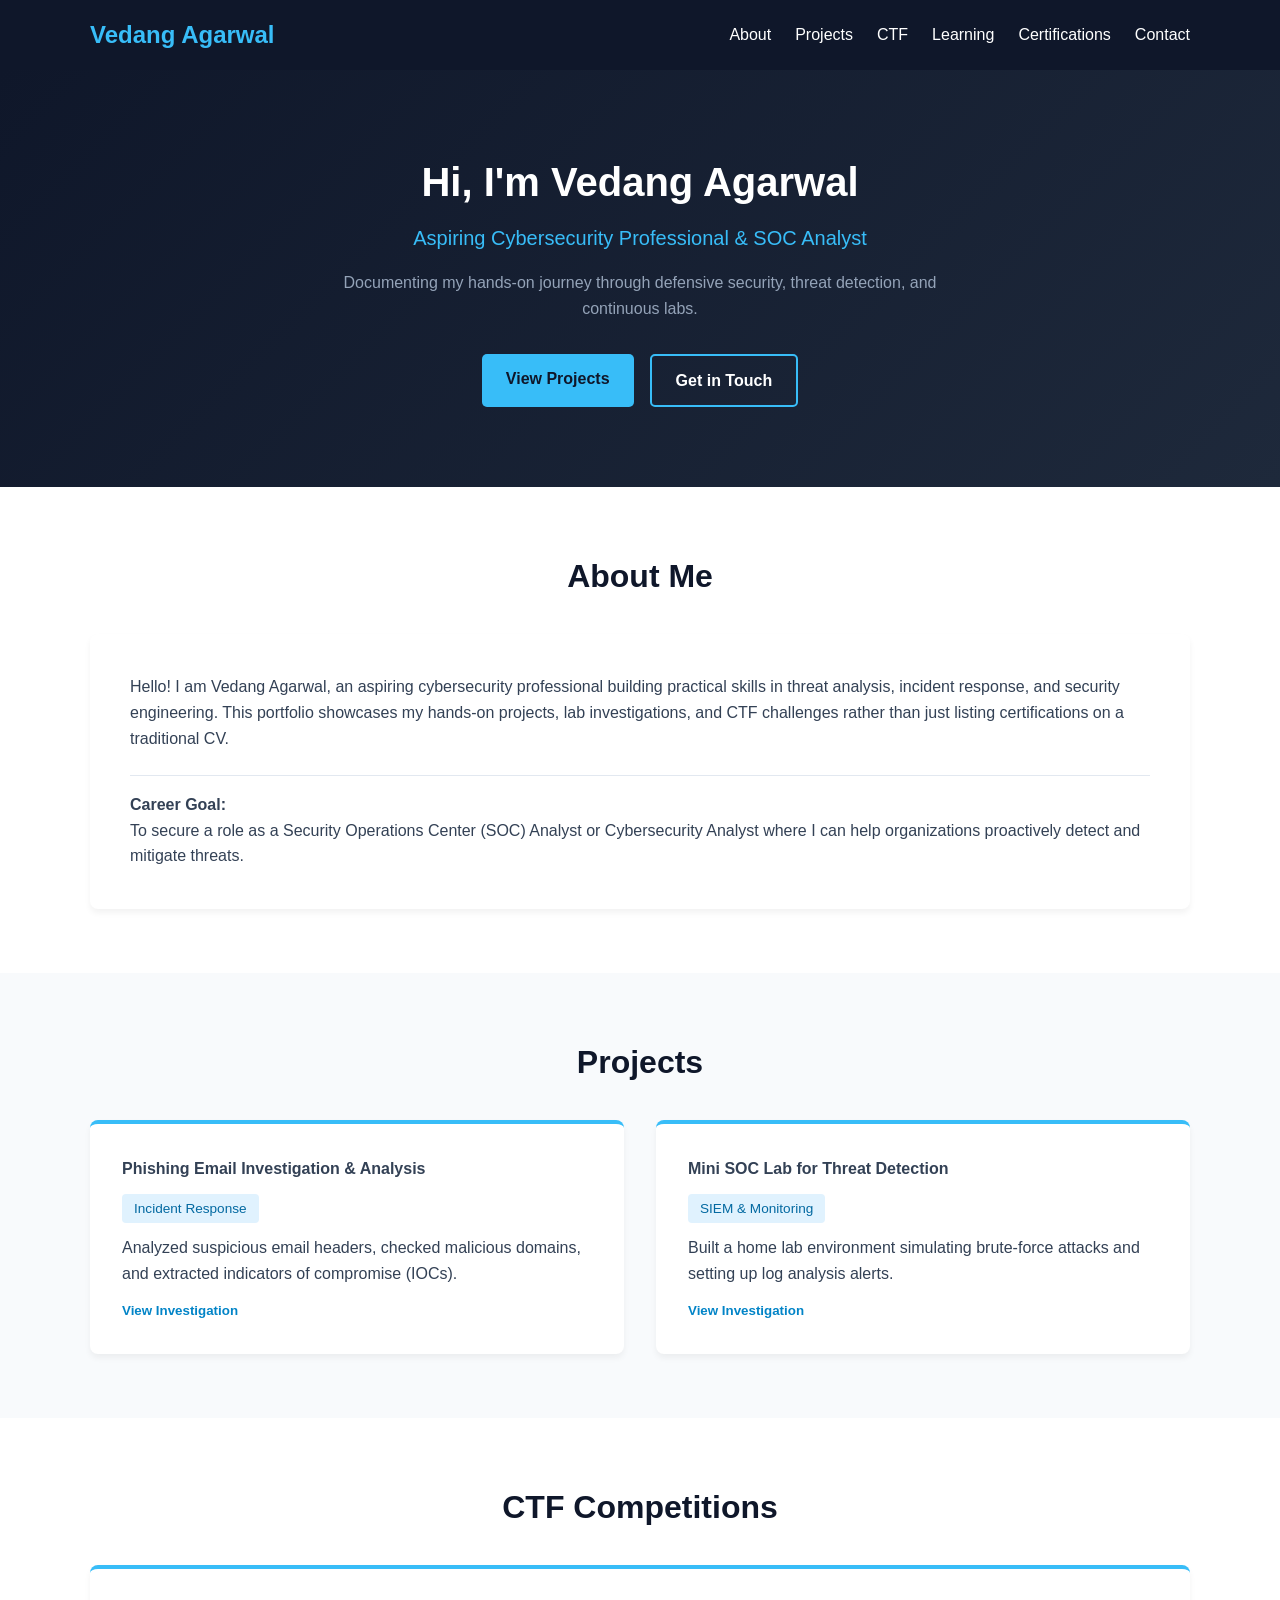
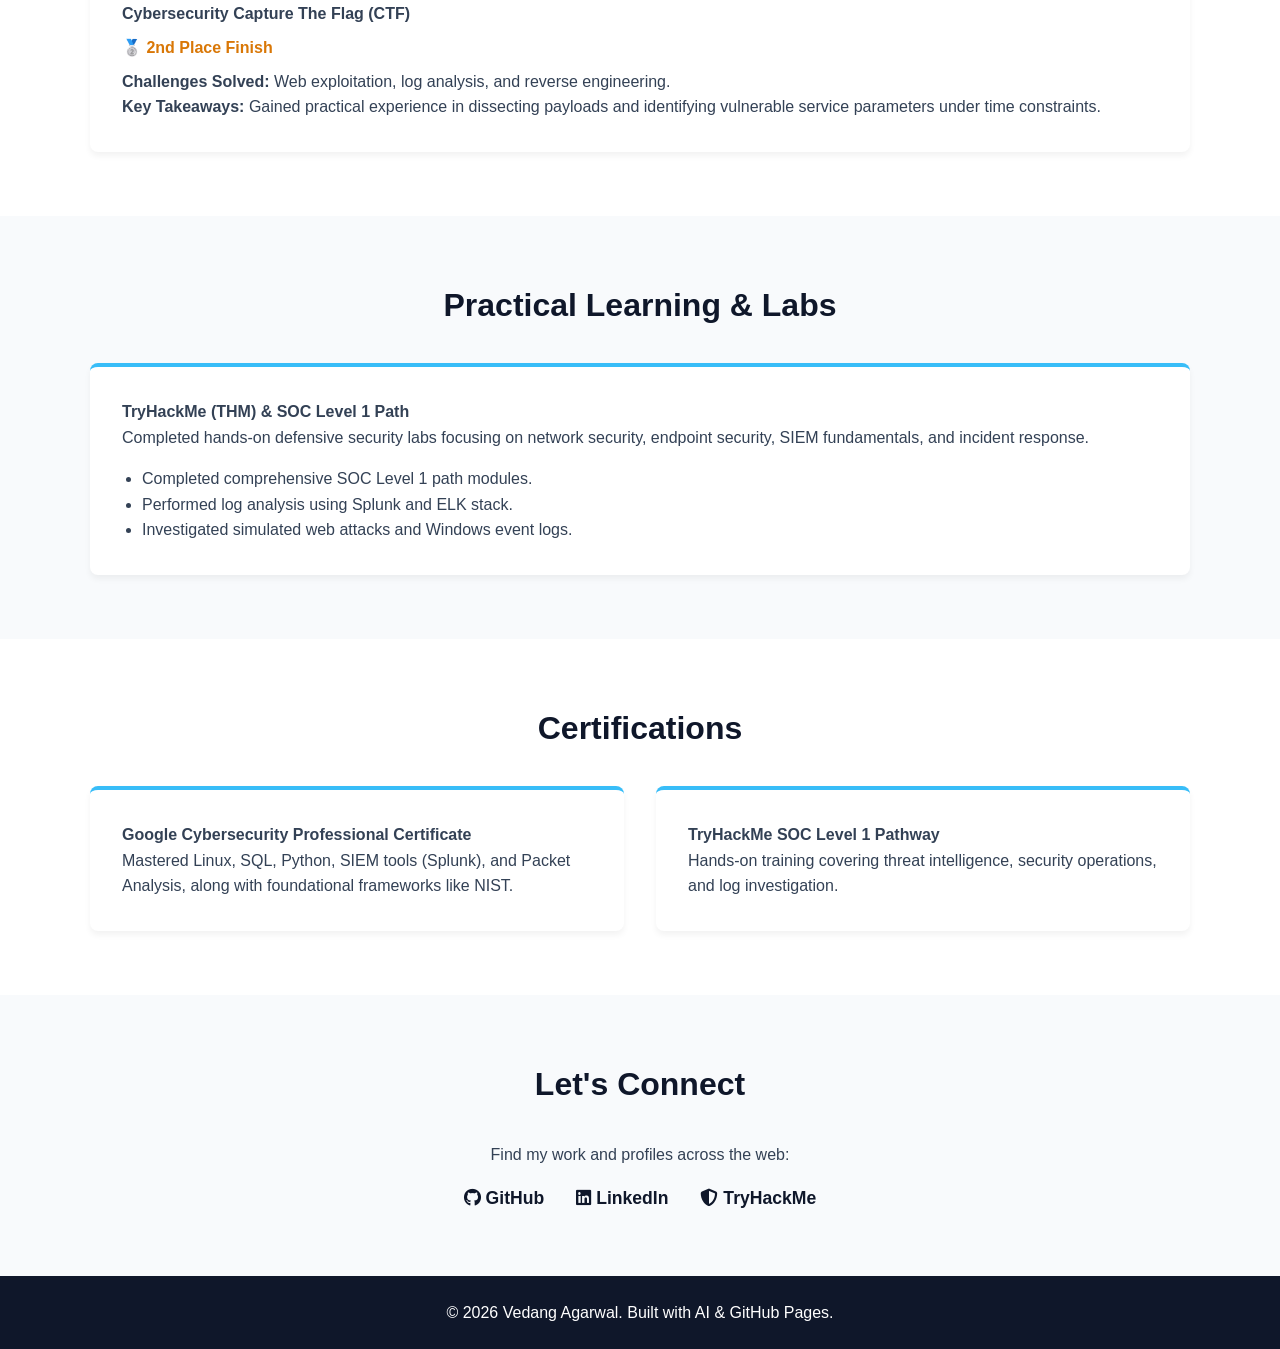
==== index.html @ 63cf935c "Add files via upload" ====
<!DOCTYPE html>
<html lang="en">
<head>
    <meta charset="UTF-8">
    <meta name="viewport" content="width=device-width, initial-scale=1.0">
    <title>Vedang Agarwal | Cybersecurity Portfolio</title>
    <link rel="stylesheet" href="style.css">
    <link rel="stylesheet" href="https://cdnjs.cloudflare.com/ajax/libs/font-awesome/6.4.0/css/all.min.css">
</head>
<body>
    <!-- Header / Navigation -->
    <header>
        <div class="container nav-container">
            <h1 class="logo">Vedang Agarwal</h1>
            <nav>
                <ul>
                    <li><a href="#about">About</a></li>
                    <li><a href="#projects">Projects</a></li>
                    <li><a href="#ctf">CTF</a></li>
                    <li><a href="#learning">Learning</a></li>
                    <li><a href="#certifications">Certifications</a></li>
                    <li><a href="#contact">Contact</a></li>
                </ul>
            </nav>
        </div>
    </header>

    <!-- Hero Section -->
    <section class="hero">
        <div class="container hero-content">
            <h2>Hi, I'm Vedang Agarwal</h2>
            <p class="headline">Aspiring Cybersecurity Professional & SOC Analyst</p>
            <p class="bio-summary">Documenting my hands-on journey through defensive security, threat detection, and continuous labs.</p>
            <div class="hero-buttons">
                <a href="#projects" class="btn primary-btn">View Projects</a>
                <a href="#contact" class="btn secondary-btn">Get in Touch</a>
            </div>
        </div>
    </section>

    <!-- About Me Section -->
    <section id="about" class="section">
        <div class="container">
            <h3 class="section-title">About Me</h3>
            <div class="about-card">
                <p>Hello! I am Vedang Agarwal, an aspiring cybersecurity professional building practical skills in threat analysis, incident response, and security engineering. This portfolio showcases my hands-on projects, lab investigations, and CTF challenges rather than just listing certifications on a traditional CV.</p>
                <div class="career-goal">
                    <h4><strong>Career Goal:</strong></h4>
                    <p>To secure a role as a Security Operations Center (SOC) Analyst or Cybersecurity Analyst where I can help organizations proactively detect and mitigate threats.</p>
                </div>
            </div>
        </div>
    </section>

    <!-- Projects Section -->
    <section id="projects" class="section bg-light">
        <div class="container">
            <h3 class="section-title">Projects</h3>
            <div class="grid">
                <!-- Project 1 -->
                <div class="card">
                    <h4>Phishing Email Investigation & Analysis</h4>
                    <p class="project-tag">Incident Response</p>
                    <p>Analyzed suspicious email headers, checked malicious domains, and extracted indicators of compromise (IOCs).</p>
                    <button class="btn-details" onclick="openModal('modal-phishing')">View Investigation</button>
                </div>
                <!-- Project 2 -->
                <div class="card">
                    <h4>Mini SOC Lab for Threat Detection</h4>
                    <p class="project-tag">SIEM & Monitoring</p>
                    <p>Built a home lab environment simulating brute-force attacks and setting up log analysis alerts.</p>
                    <button class="btn-details" onclick="openModal('modal-soc')">View Investigation</button>
                </div>
            </div>
        </div>
    </section>

    <!-- CTF Section -->
    <section id="ctf" class="section">
        <div class="container">
            <h3 class="section-title">CTF Competitions</h3>
            <div class="card">
                <h4>Cybersecurity Capture The Flag (CTF)</h4>
                <p class="badge-place">🥈 2nd Place Finish</p>
                <p><strong>Challenges Solved:</strong> Web exploitation, log analysis, and reverse engineering.</p>
                <p><strong>Key Takeaways:</strong> Gained practical experience in dissecting payloads and identifying vulnerable service parameters under time constraints.</p>
            </div>
        </div>
    </section>

    <!-- Practical Learning Section -->
    <section id="learning" class="section bg-light">
        <div class="container">
            <h3 class="section-title">Practical Learning & Labs</h3>
            <div class="card">
                <h4>TryHackMe (THM) & SOC Level 1 Path</h4>
                <p>Completed hands-on defensive security labs focusing on network security, endpoint security, SIEM fundamentals, and incident response.</p>
                <ul class="learning-list">
                    <li>Completed comprehensive SOC Level 1 path modules.</li>
                    <li>Performed log analysis using Splunk and ELK stack.</li>
                    <li>Investigated simulated web attacks and Windows event logs.</li>
                </ul>
            </div>
        </div>
    </section>

    <!-- Certifications Section -->
    <section id="certifications" class="section">
        <div class="container">
            <h3 class="section-title">Certifications</h3>
            <div class="grid">
                <div class="card cert-card">
                    <h4>Google Cybersecurity Professional Certificate</h4>
                    <p>Mastered Linux, SQL, Python, SIEM tools (Splunk), and Packet Analysis, along with foundational frameworks like NIST.</p>
                </div>
                <div class="card cert-card">
                    <h4>TryHackMe SOC Level 1 Pathway</h4>
                    <p>Hands-on training covering threat intelligence, security operations, and log investigation.</p>
                </div>
            </div>
        </div>
    </section>

    <!-- Contact / Links Section -->
    <section id="contact" class="section bg-light">
        <div class="container text-center">
            <h3 class="section-title">Let's Connect</h3>
            <p>Find my work and profiles across the web:</p>
            <div class="social-links">
                <a href="https://github.com" target="_blank"><i class="fab fa-github"></i> GitHub</a>
                <a href="https://linkedin.com" target="_blank"><i class="fab fa-linkedin"></i> LinkedIn</a>
                <a href="https://tryhackme.com" target="_blank"><i class="fas fa-shield-alt"></i> TryHackMe</a>
            </div>
        </div>
    </section>

    <!-- Footer -->
    <footer>
        <div class="container text-center">
            <p>&copy; 2026 Vedang Agarwal. Built with AI & GitHub Pages.</p>
        </div>
    </footer>

    <!-- Modals for Projects -->
    <div id="modal-phishing" class="modal">
        <div class="modal-content">
            <span class="close" onclick="closeModal('modal-phishing')">&times;</span>
            <h3>Phishing Email Investigation & Analysis</h3>
            <p><strong>Why I Built It:</strong> To understand how threat actors deliver malware and credential-harvesting links via email vectors.</p>
            <p><strong>Objective:</strong> Parse email headers, uncover originating IP addresses, and evaluate attachment safety.</p>
            <p><strong>Tools Used:</strong> Message Header Analyzer, VirusTotal, CyberChef.</p>
            <p><strong>What I Did:</strong> Extracted raw headers, traced SMTP hops, checked sender reputation, and isolated embedded URLs.</p>
            <p><strong>Outcome:</strong> Successfully created an Incident Report mapping out indicators of compromise (IOCs) for security hardening.</p>
        </div>
    </div>

    <div id="modal-soc" class="modal">
        <div class="modal-content">
            <span class="close" onclick="closeModal('modal-soc')">&times;</span>
            <h3>Mini SOC Lab for Threat Detection</h3>
            <p><strong>Why I Built It:</strong> To gain direct experience with Security Information and Event Management (SIEM) rules.</p>
            <p><strong>Objective:</strong> Detect brute-force login attempts against local test endpoints.</p>
            <p><strong>Tools Used:</strong> Splunk, VirtualBox, Windows Event Viewer.</p>
            <p><strong>What I Did:</strong> Configured log forwarding, generated simulated authentication failure traffic, and wrote custom query filters.</p>
            <p><strong>Outcome:</strong> Developed alert triggers capable of notifying analysts upon repeated login failures.</p>
        </div>
    </div>

    <script src="script.js"></script>
</body>
</html>
---- style.css ----
:root {
    --primary-color: #0f172a;
    --accent-color: #38bdf8;
    --text-color: #334155;
    --bg-color: #f8fafc;
    --white: #ffffff;
}

* {
    margin: 0;
    padding: 0;
    box-sizing: border-box;
    font-family: 'Segoe UI', Tahoma, Geneva, Verdana, sans-serif;
}

body {
    color: var(--text-color);
    background-color: var(--white);
    line-height: 1.6;
}

.container {
    width: 90%;
    max-width: 1100px;
    margin: 0 auto;
}

/* Header & Nav */
header {
    background-color: var(--primary-color);
    color: var(--white);
    padding: 1rem 0;
    position: sticky;
    top: 0;
    z-index: 100;
}

.nav-container {
    display: flex;
    justify-content: space-between;
    align-items: center;
}

.logo {
    font-size: 1.5rem;
    color: var(--accent-color);
}

nav ul {
    display: flex;
    list-style: none;
    gap: 1.5rem;
}

nav a {
    color: var(--white);
    text-decoration: none;
    transition: color 0.3s;
}

nav a:hover {
    color: var(--accent-color);
}

/* Hero Section */
.hero {
    background: linear-gradient(135deg, #0f172a, #1e293b);
    color: var(--white);
    padding: 5rem 0;
    text-align: center;
}

.hero h2 {
    font-size: 2.5rem;
    margin-bottom: 0.5rem;
}

.hero .headline {
    font-size: 1.25rem;
    color: var(--accent-color);
    margin-bottom: 1rem;
}

.hero-content .bio-summary {
    max-width: 600px;
    margin: 0 auto 2rem;
    color: #94a3b8;
}

.hero-buttons {
    display: flex;
    justify-content: center;
    gap: 1rem;
}

.btn {
    padding: 0.75rem 1.5rem;
    border-radius: 5px;
    text-decoration: none;
    font-weight: bold;
    transition: background 0.3s;
}

.primary-btn {
    background-color: var(--accent-color);
    color: var(--primary-color);
}

.primary-btn:hover {
    background-color: #0ea5e9;
}

.secondary-btn {
    border: 2px solid var(--accent-color);
    color: var(--white);
}

.secondary-btn:hover {
    background-color: rgba(56, 189, 248, 0.1);
}

/* Sections */
.section {
    padding: 4rem 0;
}

.bg-light {
    background-color: var(--bg-color);
}

.section-title {
    font-size: 2rem;
    margin-bottom: 2rem;
    color: var(--primary-color);
    text-align: center;
}

/* Cards & Grid */
.grid {
    display: grid;
    grid-template-columns: repeat(auto-fit, minmax(300px, 1fr));
    gap: 2rem;
}

.card {
    background: var(--white);
    padding: 2rem;
    border-radius: 8px;
    box-shadow: 0 4px 6px rgba(0,0,0,0.05);
    border-top: 4px solid var(--accent-color);
}

.about-card {
    background: var(--white);
    padding: 2.5rem;
    border-radius: 8px;
    box-shadow: 0 4px 6px rgba(0,0,0,0.05);
}

.career-goal {
    margin-top: 1.5rem;
    padding-top: 1rem;
    border-top: 1px solid #e2e8f0;
}

.project-tag {
    display: inline-block;
    background: #e0f2fe;
    color: #0369a1;
    padding: 0.25rem 0.75rem;
    border-radius: 4px;
    font-size: 0.85rem;
    margin: 0.75rem 0;
}

.badge-place {
    color: #d97706;
    font-weight: bold;
    margin: 0.5rem 0;
}

.learning-list {
    margin-top: 1rem;
    padding-left: 1.25rem;
}

/* Buttons & Socials */
.btn-details {
    margin-top: 1rem;
    background: none;
    border: none;
    color: #0284c7;
    font-weight: bold;
    cursor: pointer;
}

.btn-details:hover {
    text-decoration: underline;
}

.social-links {
    display: flex;
    justify-content: center;
    gap: 2rem;
    margin-top: 1rem;
}

.social-links a {
    color: var(--primary-color);
    text-decoration: none;
    font-weight: bold;
    font-size: 1.1rem;
}

.social-links a:hover {
    color: var(--accent-color);
}

.text-center {
    text-align: center;
}

footer {
    background: var(--primary-color);
    color: var(--white);
    padding: 1.5rem 0;
}

/* Modals */
.modal {
    display: none;
    position: fixed;
    z-index: 1000;
    left: 0;
    top: 0;
    width: 100%;
    height: 100%;
    background-color: rgba(0,0,0,0.5);
}

.modal-content {
    background-color: var(--white);
    margin: 10% auto;
    padding: 2.5rem;
    width: 80%;
    max-width: 600px;
    border-radius: 8px;
    position: relative;
}

.modal-content h3 {
    margin-bottom: 1rem;
    color: var(--primary-color);
}

.modal-content p {
    margin-bottom: 0.75rem;
}

.close {
    color: #aaa;
    position: absolute;
    right: 1.5rem;
    top: 1rem;
    font-size: 28px;
    font-weight: bold;
    cursor: pointer;
}

.close:hover {
    color: var(--primary-color);
}
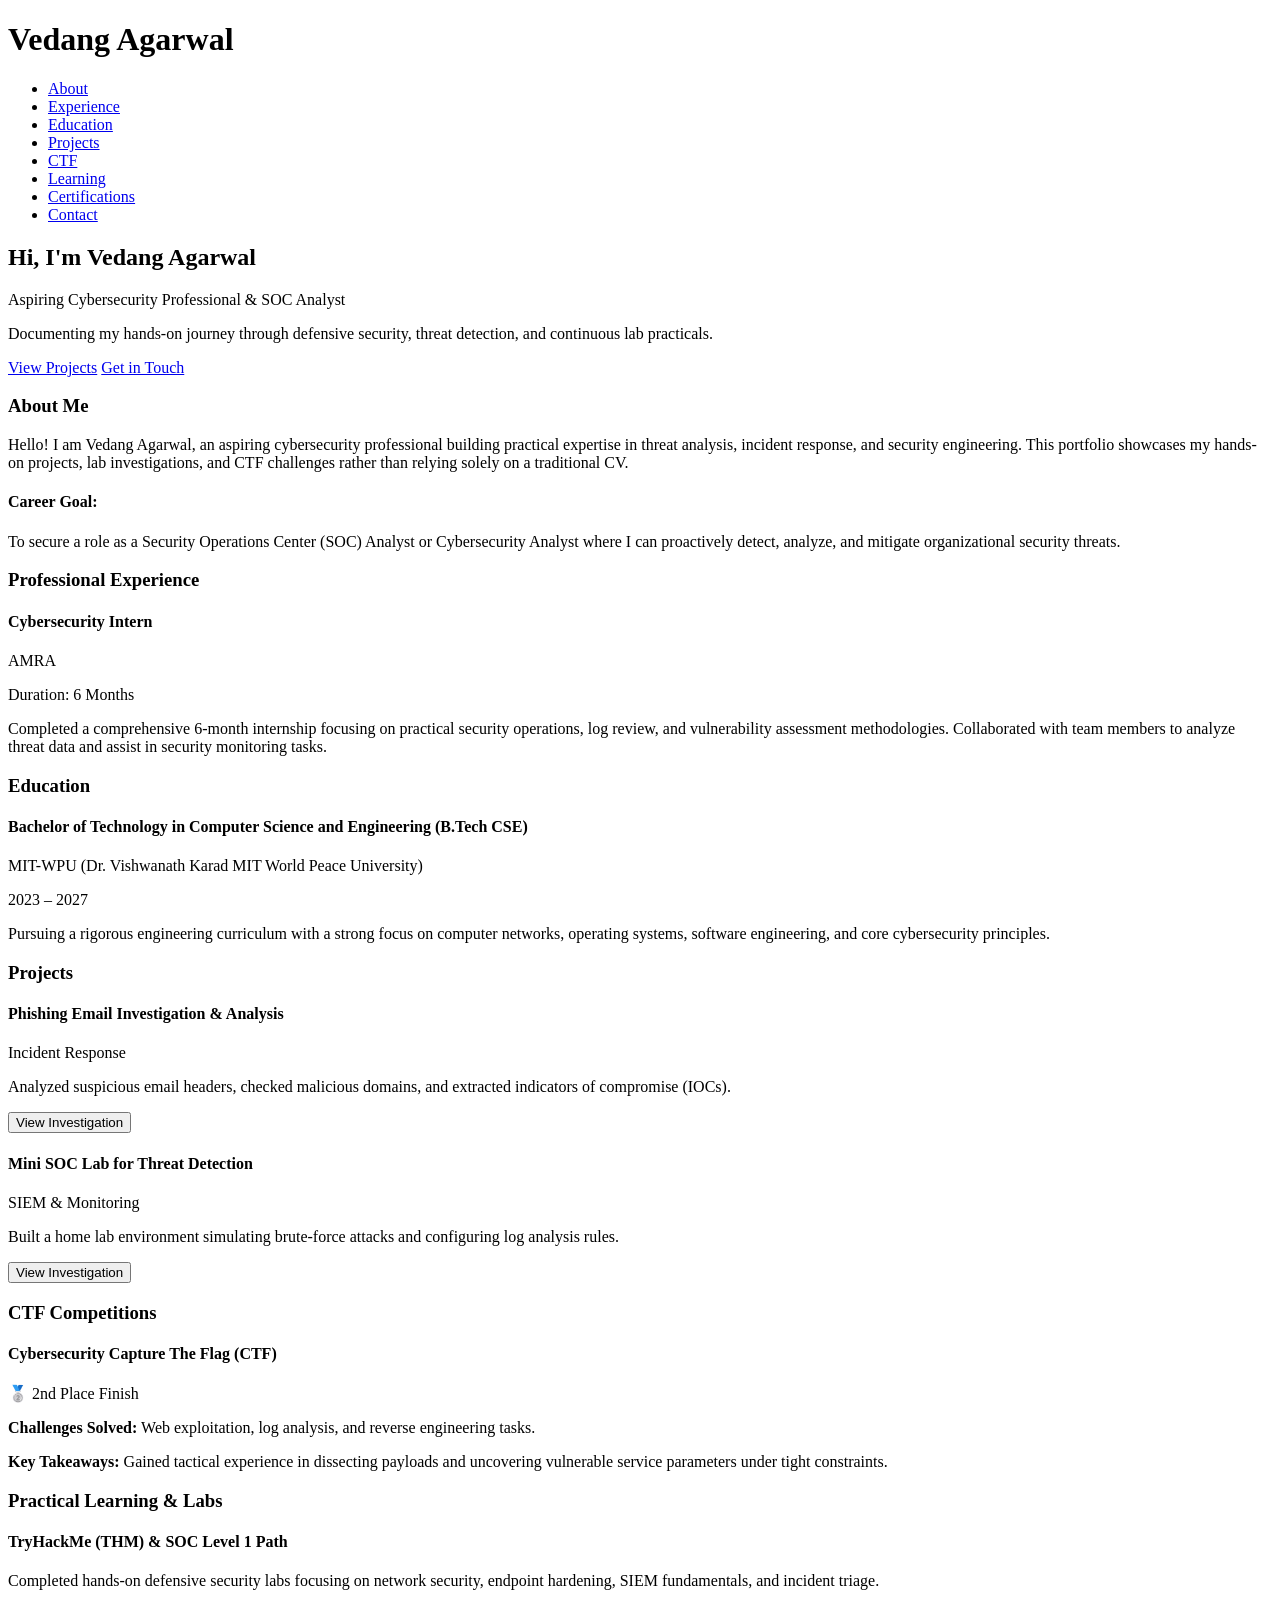
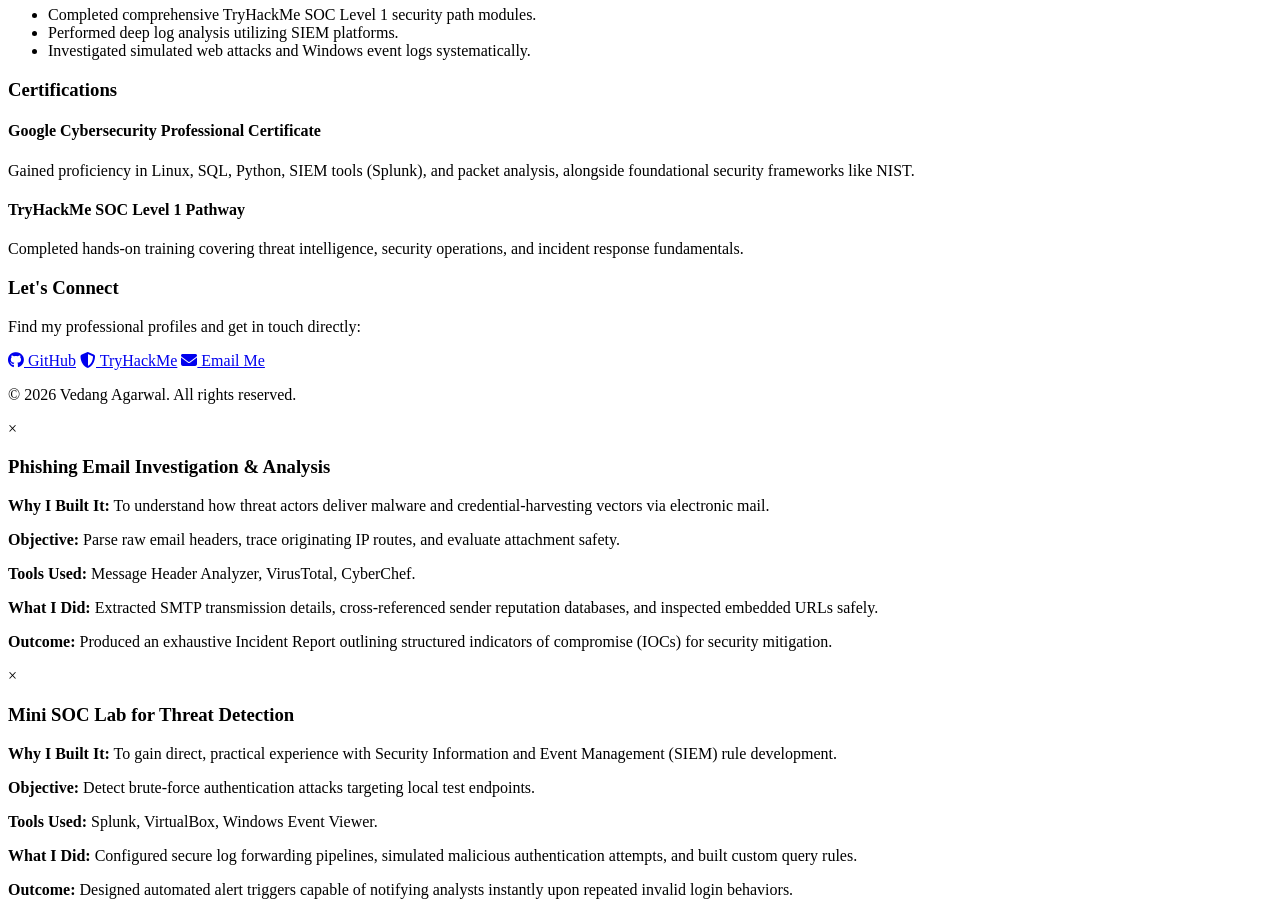
==== commit 54260a96: "Rename indx.html to index.html" ====
--- a/index.html
+++ b/index.html
@@ -15,6 +15,8 @@
             <nav>
                 <ul>
                     <li><a href="#about">About</a></li>
+                    <li><a href="#experience">Experience</a></li>
+                    <li><a href="#education">Education</a></li>
                     <li><a href="#projects">Projects</a></li>
                     <li><a href="#ctf">CTF</a></li>
                     <li><a href="#learning">Learning</a></li>
@@ -30,7 +32,7 @@
         <div class="container hero-content">
             <h2>Hi, I'm Vedang Agarwal</h2>
             <p class="headline">Aspiring Cybersecurity Professional & SOC Analyst</p>
-            <p class="bio-summary">Documenting my hands-on journey through defensive security, threat detection, and continuous labs.</p>
+            <p class="bio-summary">Documenting my hands-on journey through defensive security, threat detection, and continuous lab practicals.</p>
             <div class="hero-buttons">
                 <a href="#projects" class="btn primary-btn">View Projects</a>
                 <a href="#contact" class="btn secondary-btn">Get in Touch</a>
@@ -43,11 +45,39 @@
         <div class="container">
             <h3 class="section-title">About Me</h3>
             <div class="about-card">
-                <p>Hello! I am Vedang Agarwal, an aspiring cybersecurity professional building practical skills in threat analysis, incident response, and security engineering. This portfolio showcases my hands-on projects, lab investigations, and CTF challenges rather than just listing certifications on a traditional CV.</p>
+                <p>Hello! I am Vedang Agarwal, an aspiring cybersecurity professional building practical expertise in threat analysis, incident response, and security engineering. This portfolio showcases my hands-on projects, lab investigations, and CTF challenges rather than relying solely on a traditional CV.</p>
                 <div class="career-goal">
                     <h4><strong>Career Goal:</strong></h4>
-                    <p>To secure a role as a Security Operations Center (SOC) Analyst or Cybersecurity Analyst where I can help organizations proactively detect and mitigate threats.</p>
-                </div>
+                    <p>To secure a role as a Security Operations Center (SOC) Analyst or Cybersecurity Analyst where I can proactively detect, analyze, and mitigate organizational security threats.</p>
+                </div>
+            </div>
+        </div>
+    </section>
+
+    <!-- Experience Section -->
+    <section id="experience" class="section bg-light">
+        <div class="container">
+            <h3 class="section-title">Professional Experience</h3>
+            <div class="timeline-container">
+                <div class="card timeline-card">
+                    <h4>Cybersecurity Intern</h4>
+                    <p class="company-name">AMRA</p>
+                    <p class="project-tag">Duration: 6 Months</p>
+                    <p>Completed a comprehensive 6-month internship focusing on practical security operations, log review, and vulnerability assessment methodologies. Collaborated with team members to analyze threat data and assist in security monitoring tasks.</p>
+                </div>
+            </div>
+        </div>
+    </section>
+
+    <!-- Education Section -->
+    <section id="education" class="section">
+        <div class="container">
+            <h3 class="section-title">Education</h3>
+            <div class="card">
+                <h4>Bachelor of Technology in Computer Science and Engineering (B.Tech CSE)</h4>
+                <p class="company-name">MIT-WPU (Dr. Vishwanath Karad MIT World Peace University)</p>
+                <p class="project-tag">2023 – 2027</p>
+                <p>Pursuing a rigorous engineering curriculum with a strong focus on computer networks, operating systems, software engineering, and core cybersecurity principles.</p>
             </div>
         </div>
     </section>
@@ -68,7 +98,7 @@
                 <div class="card">
                     <h4>Mini SOC Lab for Threat Detection</h4>
                     <p class="project-tag">SIEM & Monitoring</p>
-                    <p>Built a home lab environment simulating brute-force attacks and setting up log analysis alerts.</p>
+                    <p>Built a home lab environment simulating brute-force attacks and configuring log analysis rules.</p>
                     <button class="btn-details" onclick="openModal('modal-soc')">View Investigation</button>
                 </div>
             </div>
@@ -82,8 +112,8 @@
             <div class="card">
                 <h4>Cybersecurity Capture The Flag (CTF)</h4>
                 <p class="badge-place">🥈 2nd Place Finish</p>
-                <p><strong>Challenges Solved:</strong> Web exploitation, log analysis, and reverse engineering.</p>
-                <p><strong>Key Takeaways:</strong> Gained practical experience in dissecting payloads and identifying vulnerable service parameters under time constraints.</p>
+                <p><strong>Challenges Solved:</strong> Web exploitation, log analysis, and reverse engineering tasks.</p>
+                <p><strong>Key Takeaways:</strong> Gained tactical experience in dissecting payloads and uncovering vulnerable service parameters under tight constraints.</p>
             </div>
         </div>
     </section>
@@ -94,11 +124,11 @@
             <h3 class="section-title">Practical Learning & Labs</h3>
             <div class="card">
                 <h4>TryHackMe (THM) & SOC Level 1 Path</h4>
-                <p>Completed hands-on defensive security labs focusing on network security, endpoint security, SIEM fundamentals, and incident response.</p>
+                <p>Completed hands-on defensive security labs focusing on network security, endpoint hardening, SIEM fundamentals, and incident triage.</p>
                 <ul class="learning-list">
-                    <li>Completed comprehensive SOC Level 1 path modules.</li>
-                    <li>Performed log analysis using Splunk and ELK stack.</li>
-                    <li>Investigated simulated web attacks and Windows event logs.</li>
+                    <li>Completed comprehensive TryHackMe SOC Level 1 security path modules.</li>
+                    <li>Performed deep log analysis utilizing SIEM platforms.</li>
+                    <li>Investigated simulated web attacks and Windows event logs systematically.</li>
                 </ul>
             </div>
         </div>
@@ -111,11 +141,11 @@
             <div class="grid">
                 <div class="card cert-card">
                     <h4>Google Cybersecurity Professional Certificate</h4>
-                    <p>Mastered Linux, SQL, Python, SIEM tools (Splunk), and Packet Analysis, along with foundational frameworks like NIST.</p>
+                    <p>Gained proficiency in Linux, SQL, Python, SIEM tools (Splunk), and packet analysis, alongside foundational security frameworks like NIST.</p>
                 </div>
                 <div class="card cert-card">
                     <h4>TryHackMe SOC Level 1 Pathway</h4>
-                    <p>Hands-on training covering threat intelligence, security operations, and log investigation.</p>
+                    <p>Completed hands-on training covering threat intelligence, security operations, and incident response fundamentals.</p>
                 </div>
             </div>
         </div>
@@ -125,11 +155,11 @@
     <section id="contact" class="section bg-light">
         <div class="container text-center">
             <h3 class="section-title">Let's Connect</h3>
-            <p>Find my work and profiles across the web:</p>
+            <p>Find my professional profiles and get in touch directly:</p>
             <div class="social-links">
-                <a href="https://github.com" target="_blank"><i class="fab fa-github"></i> GitHub</a>
-                <a href="https://linkedin.com" target="_blank"><i class="fab fa-linkedin"></i> LinkedIn</a>
-                <a href="https://tryhackme.com" target="_blank"><i class="fas fa-shield-alt"></i> TryHackMe</a>
+                <a href="https://github.com/vedangagarwal" target="_blank"><i class="fab fa-github"></i> GitHub</a>
+                <a href="https://tryhackme.com/p/vedangagarwal12" target="_blank"><i class="fas fa-shield-alt"></i> TryHackMe</a>
+                <a href="mailto:vedangagarwal69@icloud.com"><i class="fas fa-envelope"></i> Email Me</a>
             </div>
         </div>
     </section>
@@ -137,7 +167,7 @@
     <!-- Footer -->
     <footer>
         <div class="container text-center">
-            <p>&copy; 2026 Vedang Agarwal. Built with AI & GitHub Pages.</p>
+            <p>&copy; 2026 Vedang Agarwal. All rights reserved.</p>
         </div>
     </footer>
 
@@ -146,11 +176,11 @@
         <div class="modal-content">
             <span class="close" onclick="closeModal('modal-phishing')">&times;</span>
             <h3>Phishing Email Investigation & Analysis</h3>
-            <p><strong>Why I Built It:</strong> To understand how threat actors deliver malware and credential-harvesting links via email vectors.</p>
-            <p><strong>Objective:</strong> Parse email headers, uncover originating IP addresses, and evaluate attachment safety.</p>
+            <p><strong>Why I Built It:</strong> To understand how threat actors deliver malware and credential-harvesting vectors via electronic mail.</p>
+            <p><strong>Objective:</strong> Parse raw email headers, trace originating IP routes, and evaluate attachment safety.</p>
             <p><strong>Tools Used:</strong> Message Header Analyzer, VirusTotal, CyberChef.</p>
-            <p><strong>What I Did:</strong> Extracted raw headers, traced SMTP hops, checked sender reputation, and isolated embedded URLs.</p>
-            <p><strong>Outcome:</strong> Successfully created an Incident Report mapping out indicators of compromise (IOCs) for security hardening.</p>
+            <p><strong>What I Did:</strong> Extracted SMTP transmission details, cross-referenced sender reputation databases, and inspected embedded URLs safely.</p>
+            <p><strong>Outcome:</strong> Produced an exhaustive Incident Report outlining structured indicators of compromise (IOCs) for security mitigation.</p>
         </div>
     </div>
 
@@ -158,14 +188,14 @@
         <div class="modal-content">
             <span class="close" onclick="closeModal('modal-soc')">&times;</span>
             <h3>Mini SOC Lab for Threat Detection</h3>
-            <p><strong>Why I Built It:</strong> To gain direct experience with Security Information and Event Management (SIEM) rules.</p>
-            <p><strong>Objective:</strong> Detect brute-force login attempts against local test endpoints.</p>
+            <p><strong>Why I Built It:</strong> To gain direct, practical experience with Security Information and Event Management (SIEM) rule development.</p>
+            <p><strong>Objective:</strong> Detect brute-force authentication attacks targeting local test endpoints.</p>
             <p><strong>Tools Used:</strong> Splunk, VirtualBox, Windows Event Viewer.</p>
-            <p><strong>What I Did:</strong> Configured log forwarding, generated simulated authentication failure traffic, and wrote custom query filters.</p>
-            <p><strong>Outcome:</strong> Developed alert triggers capable of notifying analysts upon repeated login failures.</p>
+            <p><strong>What I Did:</strong> Configured secure log forwarding pipelines, simulated malicious authentication attempts, and built custom query rules.</p>
+            <p><strong>Outcome:</strong> Designed automated alert triggers capable of notifying analysts instantly upon repeated invalid login behaviors.</p>
         </div>
     </div>
 
     <script src="script.js"></script>
 </body>
-</html>+</html>
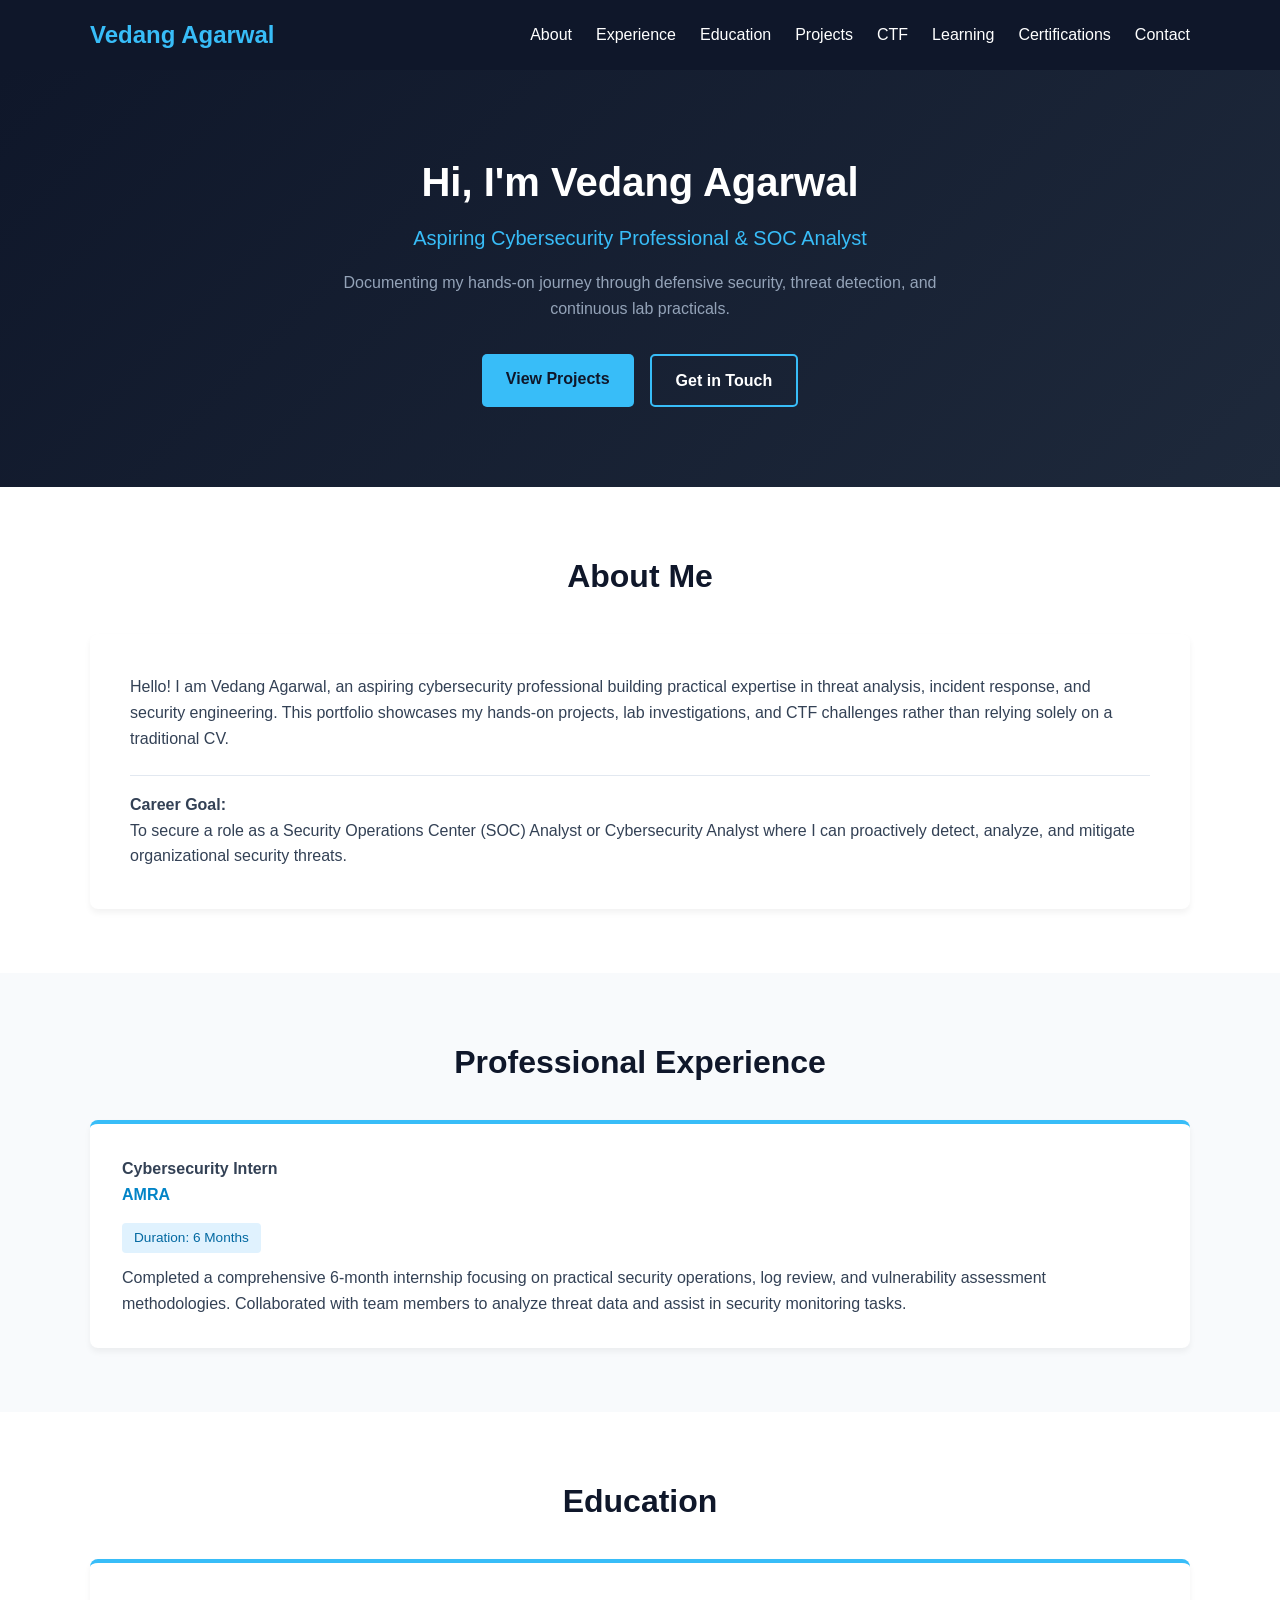
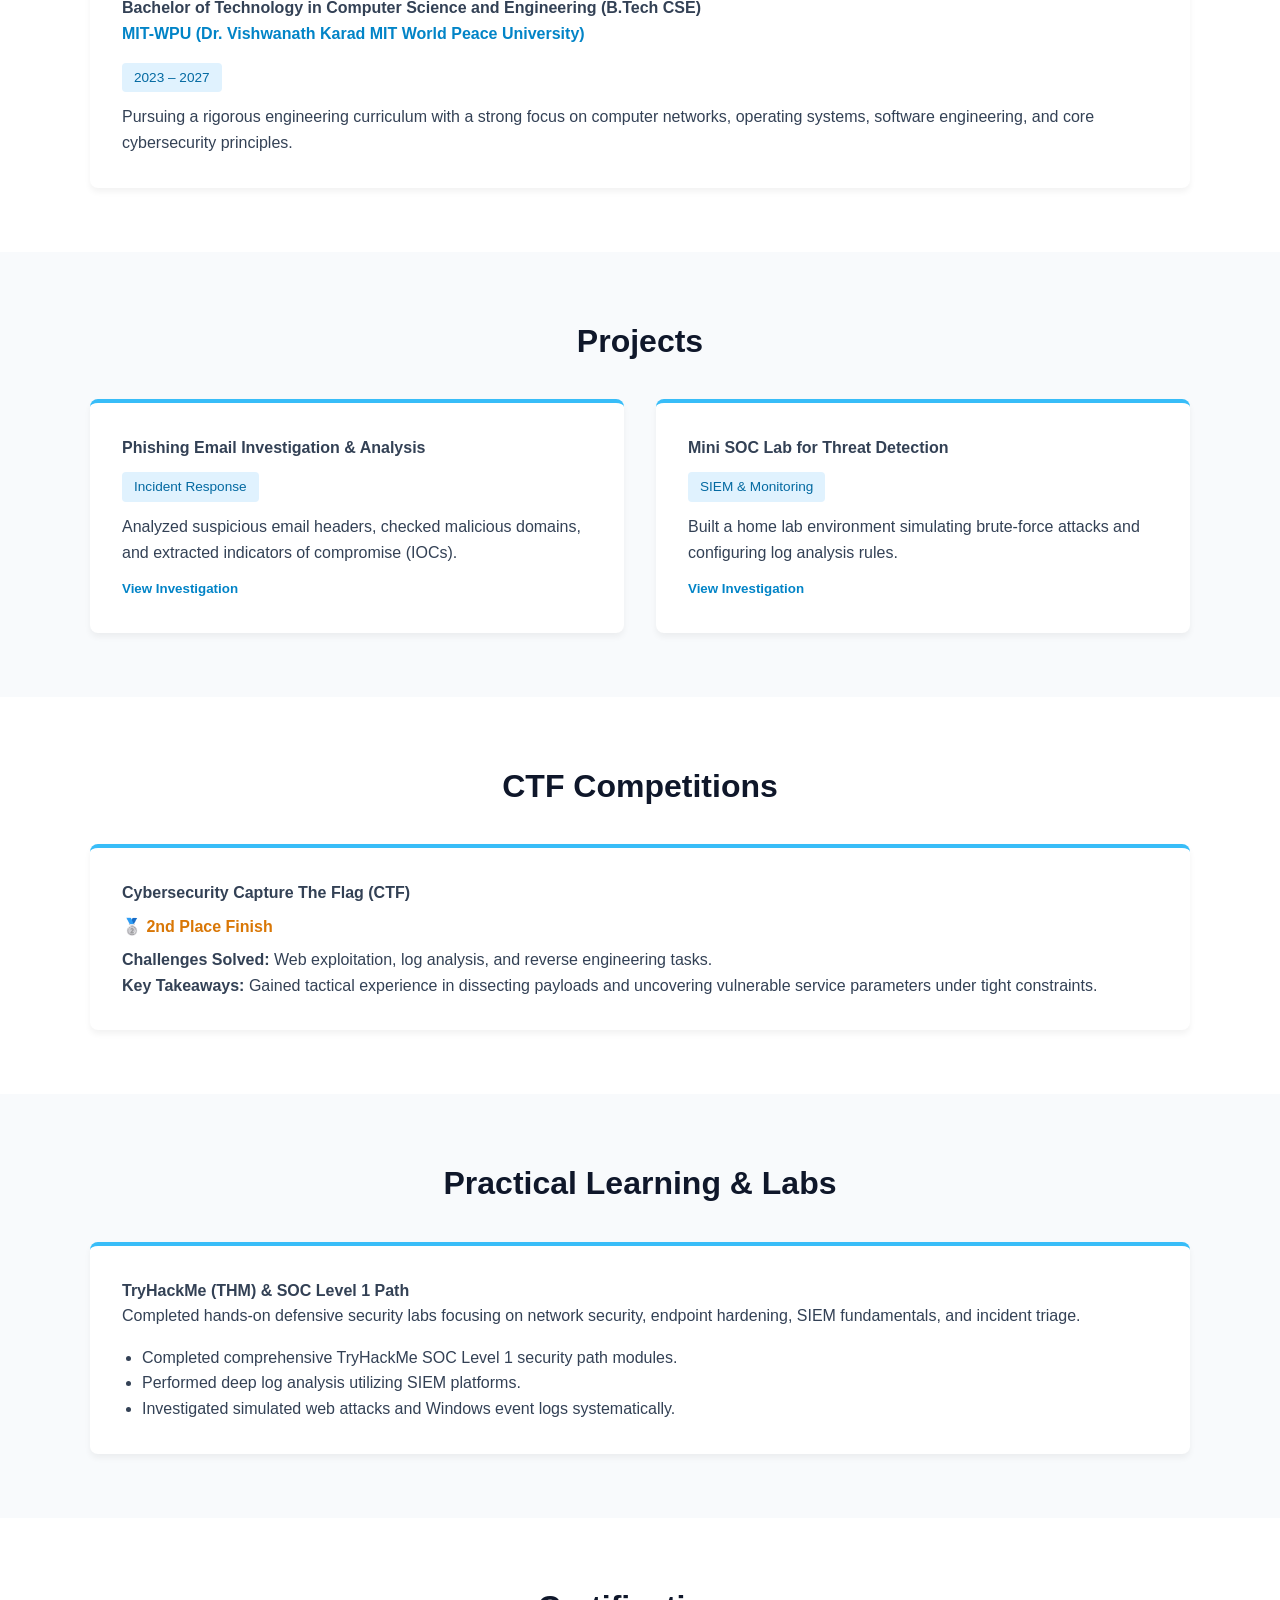
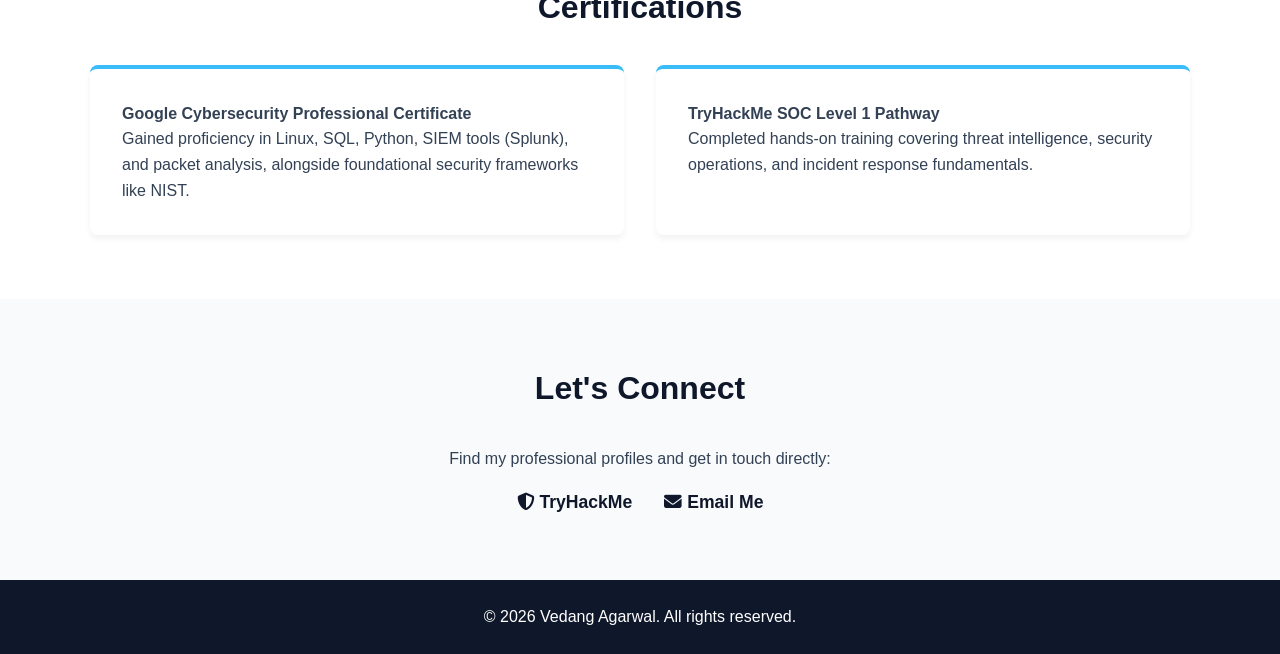
==== commit a495127c: "Rename gemini-code-1790628752686.html to index.html" ====
--- a/index.html
+++ b/index.html
@@ -157,7 +157,6 @@
             <h3 class="section-title">Let's Connect</h3>
             <p>Find my professional profiles and get in touch directly:</p>
             <div class="social-links">
-                <a href="https://github.com/vedangagarwal" target="_blank"><i class="fab fa-github"></i> GitHub</a>
                 <a href="https://tryhackme.com/p/vedangagarwal12" target="_blank"><i class="fas fa-shield-alt"></i> TryHackMe</a>
                 <a href="mailto:vedangagarwal69@icloud.com"><i class="fas fa-envelope"></i> Email Me</a>
             </div>
--- a/style.css
+++ b/style.css
@@ -0,0 +1,278 @@
+:root {
+    --primary-color: #0f172a;
+    --accent-color: #38bdf8;
+    --text-color: #334155;
+    --bg-color: #f8fafc;
+    --white: #ffffff;
+}
+
+* {
+    margin: 0;
+    padding: 0;
+    box-sizing: border-box;
+    font-family: 'Segoe UI', Tahoma, Geneva, Verdana, sans-serif;
+}
+
+body {
+    color: var(--text-color);
+    background-color: var(--white);
+    line-height: 1.6;
+}
+
+.container {
+    width: 90%;
+    max-width: 1100px;
+    margin: 0 auto;
+}
+
+/* Header & Nav */
+header {
+    background-color: var(--primary-color);
+    color: var(--white);
+    padding: 1rem 0;
+    position: sticky;
+    top: 0;
+    z-index: 100;
+}
+
+.nav-container {
+    display: flex;
+    justify-content: space-between;
+    align-items: center;
+}
+
+.logo {
+    font-size: 1.5rem;
+    color: var(--accent-color);
+}
+
+nav ul {
+    display: flex;
+    list-style: none;
+    gap: 1.5rem;
+}
+
+nav a {
+    color: var(--white);
+    text-decoration: none;
+    transition: color 0.3s;
+}
+
+nav a:hover {
+    color: var(--accent-color);
+}
+
+/* Hero Section */
+.hero {
+    background: linear-gradient(135deg, #0f172a, #1e293b);
+    color: var(--white);
+    padding: 5rem 0;
+    text-align: center;
+}
+
+.hero h2 {
+    font-size: 2.5rem;
+    margin-bottom: 0.5rem;
+}
+
+.hero .headline {
+    font-size: 1.25rem;
+    color: var(--accent-color);
+    margin-bottom: 1rem;
+}
+
+.hero-content .bio-summary {
+    max-width: 600px;
+    margin: 0 auto 2rem;
+    color: #94a3b8;
+}
+
+.hero-buttons {
+    display: flex;
+    justify-content: center;
+    gap: 1rem;
+}
+
+.btn {
+    padding: 0.75rem 1.5rem;
+    border-radius: 5px;
+    text-decoration: none;
+    font-weight: bold;
+    transition: background 0.3s;
+}
+
+.primary-btn {
+    background-color: var(--accent-color);
+    color: var(--primary-color);
+}
+
+.primary-btn:hover {
+    background-color: #0ea5e9;
+}
+
+.secondary-btn {
+    border: 2px solid var(--accent-color);
+    color: var(--white);
+}
+
+.secondary-btn:hover {
+    background-color: rgba(56, 189, 248, 0.1);
+}
+
+/* Sections */
+.section {
+    padding: 4rem 0;
+}
+
+.bg-light {
+    background-color: var(--bg-color);
+}
+
+.section-title {
+    font-size: 2rem;
+    margin-bottom: 2rem;
+    color: var(--primary-color);
+    text-align: center;
+}
+
+/* Cards & Grid */
+.grid {
+    display: grid;
+    grid-template-columns: repeat(auto-fit, minmax(300px, 1fr));
+    gap: 2rem;
+}
+
+.card {
+    background: var(--white);
+    padding: 2rem;
+    border-radius: 8px;
+    box-shadow: 0 4px 6px rgba(0,0,0,0.05);
+    border-top: 4px solid var(--accent-color);
+}
+
+.about-card {
+    background: var(--white);
+    padding: 2.5rem;
+    border-radius: 8px;
+    box-shadow: 0 4px 6px rgba(0,0,0,0.05);
+}
+
+.career-goal {
+    margin-top: 1.5rem;
+    padding-top: 1rem;
+    border-top: 1px solid #e2e8f0;
+}
+
+.company-name {
+    font-weight: bold;
+    color: #0284c7;
+    margin-bottom: 0.25rem;
+}
+
+.project-tag {
+    display: inline-block;
+    background: #e0f2fe;
+    color: #0369a1;
+    padding: 0.25rem 0.75rem;
+    border-radius: 4px;
+    font-size: 0.85rem;
+    margin: 0.75rem 0;
+}
+
+.badge-place {
+    color: #d97706;
+    font-weight: bold;
+    margin: 0.5rem 0;
+}
+
+.learning-list {
+    margin-top: 1rem;
+    padding-left: 1.25rem;
+}
+
+/* Buttons & Socials */
+.btn-details {
+    margin-top: 1rem;
+    background: none;
+    border: none;
+    color: #0284c7;
+    font-weight: bold;
+    cursor: pointer;
+}
+
+.btn-details:hover {
+    text-decoration: underline;
+}
+
+.social-links {
+    display: flex;
+    justify-content: center;
+    gap: 2rem;
+    margin-top: 1rem;
+}
+
+.social-links a {
+    color: var(--primary-color);
+    text-decoration: none;
+    font-weight: bold;
+    font-size: 1.1rem;
+}
+
+.social-links a:hover {
+    color: var(--accent-color);
+}
+
+.text-center {
+    text-align: center;
+}
+
+footer {
+    background: var(--primary-color);
+    color: var(--white);
+    padding: 1.5rem 0;
+}
+
+/* Modals */
+.modal {
+    display: none;
+    position: fixed;
+    z-index: 1000;
+    left: 0;
+    top: 0;
+    width: 100%;
+    height: 100%;
+    background-color: rgba(0,0,0,0.5);
+}
+
+.modal-content {
+    background-color: var(--white);
+    margin: 10% auto;
+    padding: 2.5rem;
+    width: 80%;
+    max-width: 600px;
+    border-radius: 8px;
+    position: relative;
+}
+
+.modal-content h3 {
+    margin-bottom: 1rem;
+    color: var(--primary-color);
+}
+
+.modal-content p {
+    margin-bottom: 0.75rem;
+}
+
+.close {
+    color: #aaa;
+    position: absolute;
+    right: 1.5rem;
+    top: 1rem;
+    font-size: 28px;
+    font-weight: bold;
+    cursor: pointer;
+}
+
+.close:hover {
+    color: var(--primary-color);
+}
